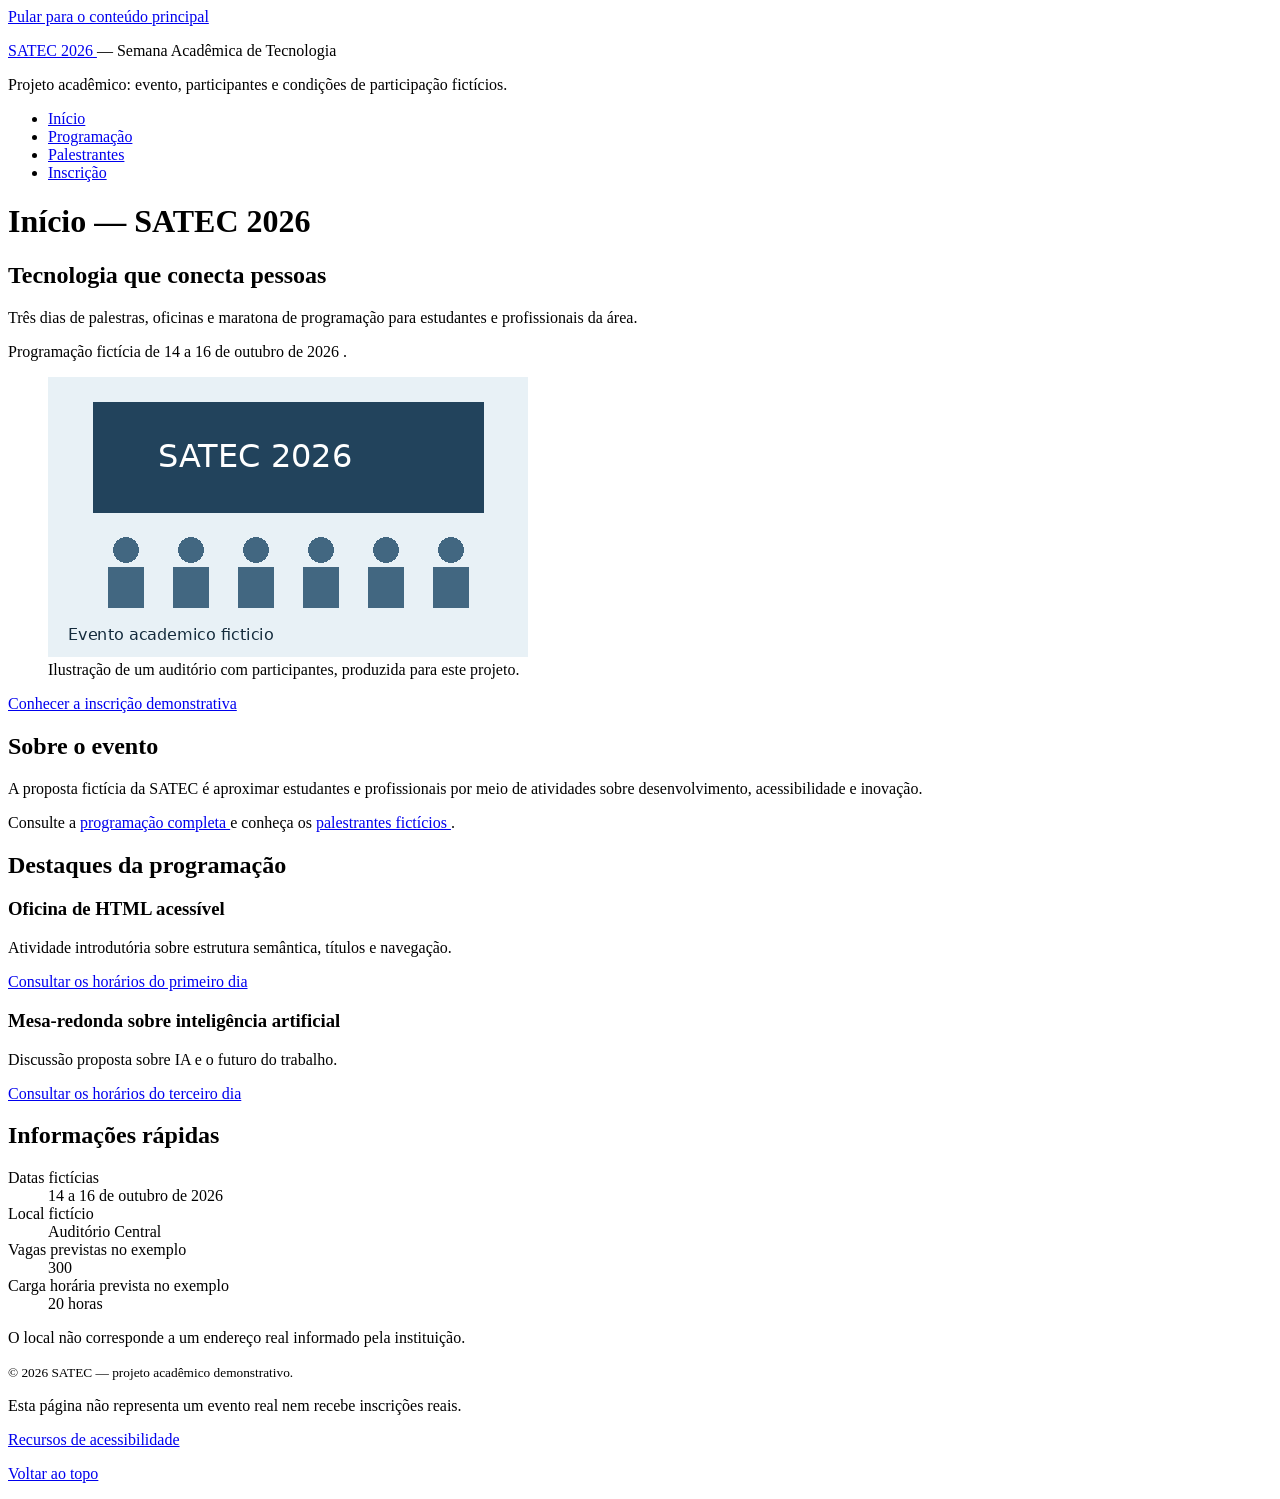
==== index.html @ 4494939f "Entrega 1: projeto SATEC em HTML" ====
<!DOCTYPE html>
<html lang="pt-BR">
 <head>
  <meta charset="utf-8"/>
  <meta content="width=device-width, initial-scale=1.0" name="viewport"/>
  <meta content="Início — SATEC 2026 — projeto acadêmico demonstrativo SATEC 2026." name="description"/>
  <title>
   Início — SATEC 2026 | SATEC 2026
  </title>
 </head>
 <body>
  <a href="#conteudo">
   Pular para o conteúdo principal
  </a>
  <!-- O cabeçalho e o menu são compartilhados; aria-current identifica a página aberta. -->
  <header id="topo">
   <p>
    <a href="index.html">
     SATEC 2026
    </a>
    — Semana Acadêmica de Tecnologia
   </p>
   <p>
    Projeto acadêmico: evento, participantes e condições de participação fictícios.
   </p>
   <nav aria-label="Navegação principal">
    <ul>
     <li>
      <a aria-current="page" href="index.html">
       Início
      </a>
     </li>
     <li>
      <a href="programacao.html">
       Programação
      </a>
     </li>
     <li>
      <a href="palestrantes.html">
       Palestrantes
      </a>
     </li>
     <li>
      <a href="inscricao.html">
       Inscrição
      </a>
     </li>
    </ul>
   </nav>
  </header>
  <!-- Um único main reúne o conteúdo exclusivo; tabindex=-1 permite receber o foco do link de salto. -->
  <main id="conteudo" tabindex="-1">
   <h1>
    Início — SATEC 2026
   </h1>
   <section aria-labelledby="apresentacao">
    <h2 id="apresentacao">
     Tecnologia que conecta pessoas
    </h2>
    <p>
     Três dias de palestras, oficinas e maratona de programação para estudantes e profissionais da área.
    </p>
    <p>
     Programação fictícia de
     <time datetime="2026-10-14">
      14
     </time>
     a
     <time datetime="2026-10-16">
      16 de outubro de 2026
     </time>
     .
    </p>
    <figure>
     <a href="programacao.html">
      <img alt="Conhecer a programação da SATEC 2026" height="280" src="img/auditorio.png" width="480"/>
     </a>
     <figcaption>
      Ilustração de um auditório com participantes, produzida para este projeto.
     </figcaption>
    </figure>
    <p>
     <a href="inscricao.html">
      Conhecer a inscrição demonstrativa
     </a>
    </p>
   </section>
   <section aria-labelledby="sobre">
    <h2 id="sobre">
     Sobre o evento
    </h2>
    <p>
     A proposta fictícia da SATEC é aproximar estudantes e profissionais por meio de atividades sobre desenvolvimento, acessibilidade e inovação.
    </p>
    <p>
     Consulte a
     <a href="programacao.html">
      programação completa
     </a>
     e conheça os
     <a href="palestrantes.html">
      palestrantes fictícios
     </a>
     .
    </p>
   </section>
   <section aria-labelledby="destaques">
    <h2 id="destaques">
     Destaques da programação
    </h2>
    <article>
     <h3>
      Oficina de HTML acessível
     </h3>
     <p>
      Atividade introdutória sobre estrutura semântica, títulos e navegação.
     </p>
     <a href="programacao.html#dia-1">
      Consultar os horários do primeiro dia
     </a>
    </article>
    <article>
     <h3>
      Mesa-redonda sobre inteligência artificial
     </h3>
     <p>
      Discussão proposta sobre IA e o futuro do trabalho.
     </p>
     <a href="programacao.html#dia-3">
      Consultar os horários do terceiro dia
     </a>
    </article>
   </section>
  </main>
  <!-- O aside contém informações complementares, sem ser usado apenas para posicionamento visual. -->
  <aside aria-labelledby="info">
   <h2 id="info">
    Informações rápidas
   </h2>
   <dl>
    <dt>
     Datas fictícias
    </dt>
    <dd>
     <time datetime="2026-10-14">
      14
     </time>
     a
     <time datetime="2026-10-16">
      16 de outubro de 2026
     </time>
    </dd>
    <dt>
     Local fictício
    </dt>
    <dd>
     Auditório Central
    </dd>
    <dt>
     Vagas previstas no exemplo
    </dt>
    <dd>
     300
    </dd>
    <dt>
     Carga horária prevista no exemplo
    </dt>
    <dd>
     20 horas
    </dd>
   </dl>
   <p>
    O local não corresponde a um endereço real informado pela instituição.
   </p>
  </aside>
  <footer>
   <p>
    <small>
     © 2026 SATEC — projeto acadêmico demonstrativo.
    </small>
   </p>
   <p>
    Esta página não representa um evento real nem recebe inscrições reais.
   </p>
   <p>
    <a href="inscricao.html#acessibilidade">
     Recursos de acessibilidade
    </a>
   </p>
   <p>
    <a href="#topo">
     Voltar ao topo
    </a>
   </p>
  </footer>
 </body>
</html>
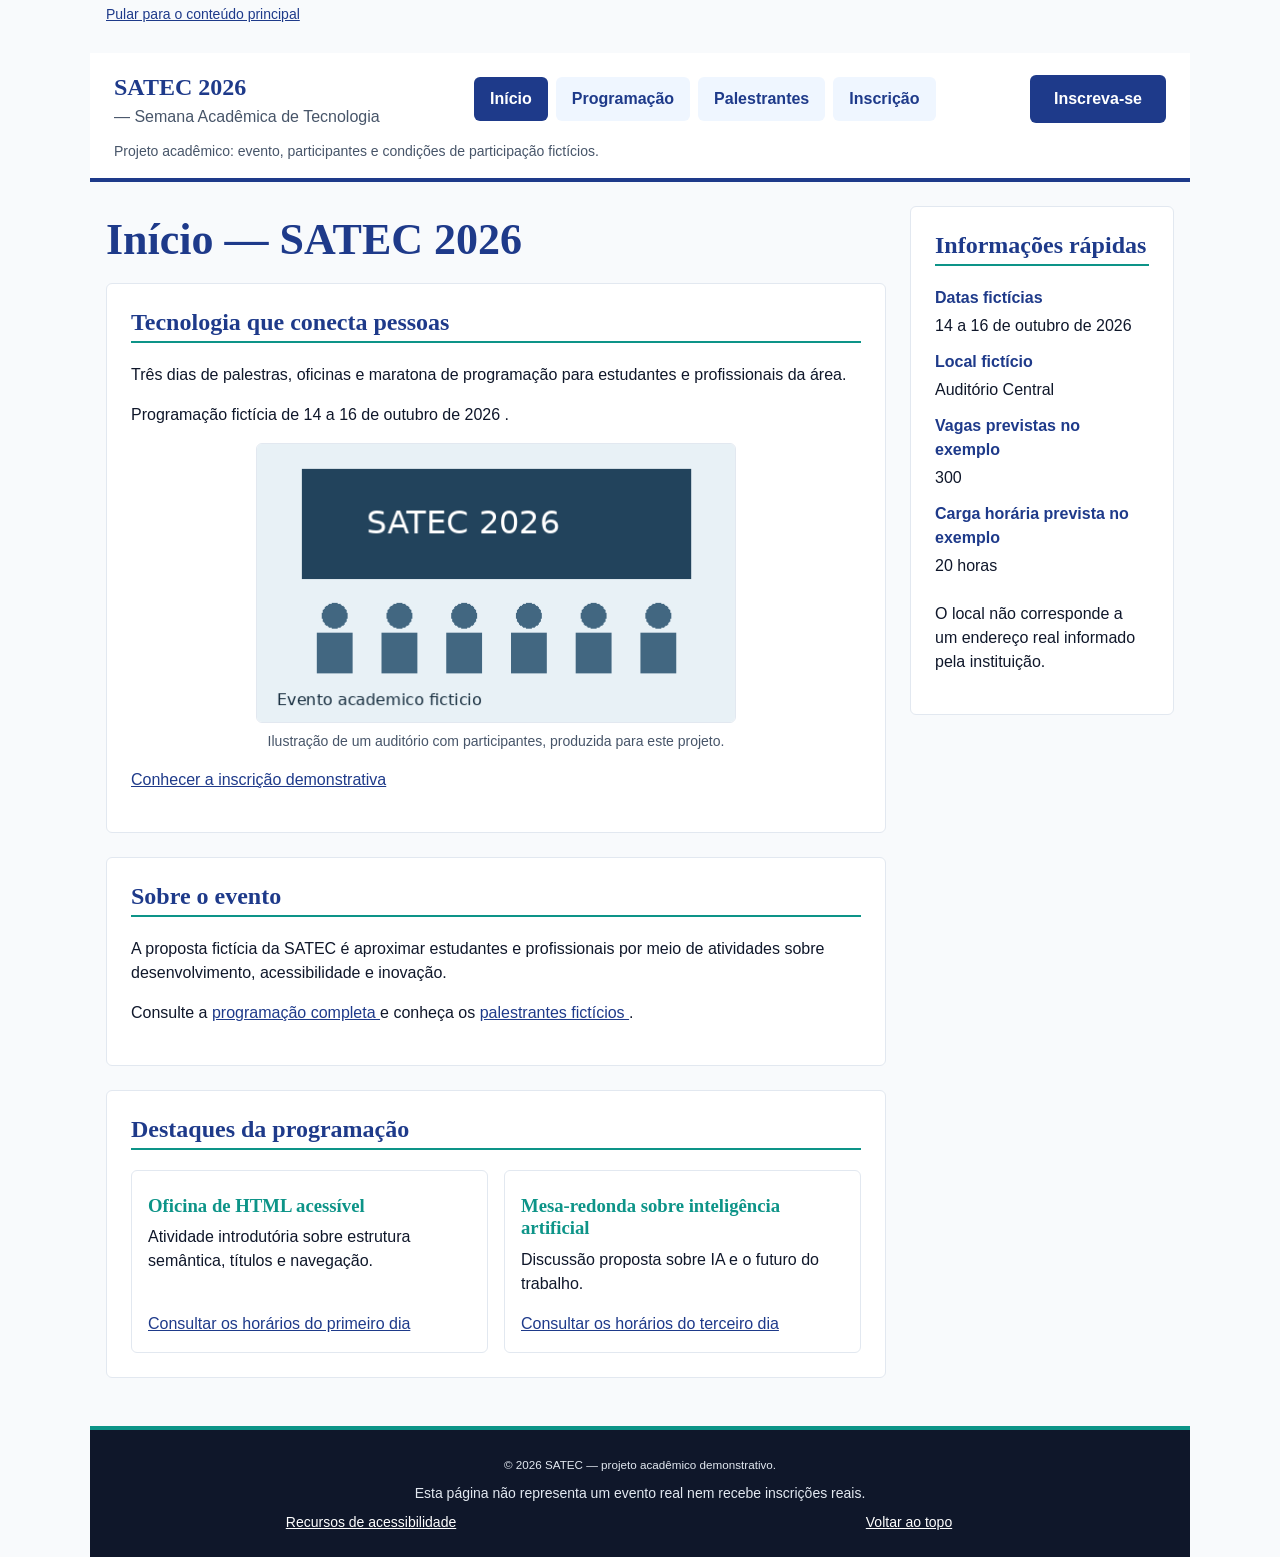
==== commit b32af3ea: "Entrega 2: estilos CSS e layout responsivo (aulas 15 a 17) Co-Authored-By: Claude Opus 5.5 <noreply@" ====
--- a/index.html
+++ b/index.html
@@ -7,20 +7,21 @@
   <title>
    Início — SATEC 2026 | SATEC 2026
   </title>
+  <link href="estilo.css" rel="stylesheet"/>
  </head>
  <body>
-  <a href="#conteudo">
+  <a class="pular" href="#conteudo">
    Pular para o conteúdo principal
   </a>
   <!-- O cabeçalho e o menu são compartilhados; aria-current identifica a página aberta. -->
   <header id="topo">
-   <p>
+   <p class="logo">
     <a href="index.html">
      SATEC 2026
     </a>
     — Semana Acadêmica de Tecnologia
    </p>
-   <p>
+   <p class="aviso">
     Projeto acadêmico: evento, participantes e condições de participação fictícios.
    </p>
    <nav aria-label="Navegação principal">
@@ -47,6 +48,10 @@
      </li>
     </ul>
    </nav>
+   <!-- Parece um botão, mas leva a outra página: por isso continua sendo um link. -->
+   <a class="botao" href="inscricao.html">
+    Inscreva-se
+   </a>
   </header>
   <!-- Um único main reúne o conteúdo exclusivo; tabindex=-1 permite receber o foco do link de salto. -->
   <main id="conteudo" tabindex="-1">
@@ -108,7 +113,9 @@
     <h2 id="destaques">
      Destaques da programação
     </h2>
-    <article>
+    <!-- A div só agrupa os cards para o Grid; não tem significado. -->
+    <div class="cards">
+    <article class="card">
      <h3>
       Oficina de HTML acessível
      </h3>
@@ -119,7 +126,7 @@
       Consultar os horários do primeiro dia
      </a>
     </article>
-    <article>
+    <article class="card">
      <h3>
       Mesa-redonda sobre inteligência artificial
      </h3>
@@ -130,6 +137,7 @@
       Consultar os horários do terceiro dia
      </a>
     </article>
+    </div>
    </section>
   </main>
   <!-- O aside contém informações complementares, sem ser usado apenas para posicionamento visual. -->
--- a/estilo.css
+++ b/estilo.css
@@ -0,0 +1,696 @@
+/* ==========================================================
+   SATEC 2026 — estilo.css (Projeto Integrador, entrega 2)
+   Baseado nas aulas 13 a 17 de Interface Web com HTML e CSS:
+   - Aulas 13/12: etapas 1 a 6  (cores, fontes, cascata)
+   - Aula 15:     etapas 7 a 12 (box model, Flexbox, Grid)
+   - Aula 16:     etapas 13 a 16 (formulário, estados, media queries)
+   - Aula 17:     etapas 17 a 22 (variáveis, modo escuro, funções
+                  modernas, nesting, :has(), container queries, movimento)
+   Estratégia: MOBILE FIRST. As regras base descrevem o celular e as
+   media queries, no FIM do arquivo, acrescentam o que muda em telas maiores.
+   ========================================================== */
+
+/* ----------------------------------------------------------
+   Etapas 17 e 18 (Aula 17): variáveis CSS e modo escuro
+   Cores nomeadas pelo PAPEL, não pela aparência.
+   light-dark(claro, escuro) escolhe pela preferência do sistema.
+   ---------------------------------------------------------- */
+:root {
+  color-scheme: light dark;
+  --cor-texto: light-dark(#0f172a, #e2e8f0);
+  --cor-texto-suave: light-dark(#475569, #94a3b8);
+  --cor-fundo: light-dark(#f8fafc, #0b1120);
+  --cor-superficie: light-dark(#ffffff, #111827);
+  --cor-borda: light-dark(#e2e8f0, #334155);
+  --cor-campo: light-dark(#64748b, #94a3b8); /* contorno dos campos: 3:1 */
+  --cor-primaria: light-dark(#1e3a8a, #93c5fd);
+  --cor-acento: light-dark(#0d9488, #5eead4);
+  --cor-zebra: light-dark(#f1f5f9, #1e293b);
+  --cor-menu: light-dark(#eff6ff, #1e293b);
+  --cor-erro: light-dark(#b91c1c, #fca5a5);
+  --cor-rodape: light-dark(#0f172a, #020617);
+  --cor-rodape-texto: #e2e8f0;
+  --cor-botao: #1e3a8a; /* igual nos dois temas: texto branco sempre legível */
+  --cor-botao-texto: #ffffff;
+  --raio: 6px;
+}
+
+/* ----------------------------------------------------------
+   Etapa 7 (Aula 15): a base de medidas
+   ---------------------------------------------------------- */
+* {
+  box-sizing: border-box; /* width já inclui padding e borda */
+}
+
+img {
+  max-width: 100%; /* nunca maior que a caixa que a contém */
+  height: auto;
+}
+
+/* ----------------------------------------------------------
+   Etapa 1: base da página (herança)
+   Etapa 12 + 15: o mapa da página com Grid (base = celular,
+   uma coluna só; a lateral sobe em 900px, no fim do arquivo)
+   ---------------------------------------------------------- */
+body {
+  margin: 0; /* remove os 8px padrão do navegador */
+  font-family: Arial, Helvetica, sans-serif;
+  color: var(--cor-texto);
+  background-color: var(--cor-fundo);
+  line-height: 1.5;
+
+  display: grid;
+  grid-template-columns: 1fr;
+  grid-template-areas:
+    "pular"
+    "topo"
+    "conteudo"
+    "lateral"
+    "rodape";
+  gap: 1.5rem;
+  max-width: 1100px;
+  margin-inline: auto; /* centraliza o bloco de 1100px */
+}
+
+/* Cada filho direto do body recebe o nome da sua área */
+.pular { grid-area: pular; }
+header { grid-area: topo; }
+main { grid-area: conteudo; }
+aside { grid-area: lateral; }
+footer { grid-area: rodape; }
+
+main {
+  padding-inline: 1rem; /* respiro lateral no celular */
+}
+
+aside {
+  margin-inline: 1rem;
+}
+
+/* Link de salto: discreto, mas visível e destacado ao receber foco */
+.pular {
+  justify-self: start;
+  padding: 0.25rem 1rem;
+  font-size: 0.875rem;
+  color: var(--cor-primaria);
+}
+
+/* O main recebe foco pelo link de salto (tabindex="-1"):
+   sem contorno no clique, mas o contorno do teclado continua. */
+main:focus:not(:focus-visible) {
+  outline: none;
+}
+
+/* ----------------------------------------------------------
+   Etapa 2: títulos (agrupamento)
+   Etapa 19 (Aula 17): clamp() e text-wrap
+   ---------------------------------------------------------- */
+h1,
+h2,
+h3 {
+  font-family: Georgia, 'Times New Roman', serif;
+  color: var(--cor-primaria);
+  line-height: 1.2;
+}
+
+h1,
+h2 {
+  text-wrap: balance; /* linhas equilibradas, sem palavra sozinha */
+}
+
+h1 {
+  /* cresce com a tela, sem media query: mínimo, ideal, máximo */
+  font-size: clamp(1.75rem, 1.2rem + 2.5vw, 2.75rem);
+  margin-block: 0.5rem 1rem;
+}
+
+/* Etapa 6: cascata (mesmo seletor: vence o que vem por último) */
+h2 {
+  border-bottom: 2px solid var(--cor-borda);
+  padding-bottom: 0.25rem;
+}
+
+h2 {
+  border-bottom-color: var(--cor-acento);
+}
+
+/* ----------------------------------------------------------
+   Etapas 3, 9 e 16: cabeçalho e menu
+   Grid fora (cada parte tem lugar fixo), Flexbox dentro (menu).
+   ---------------------------------------------------------- */
+header {
+  background-color: var(--cor-superficie);
+  border-bottom: 4px solid var(--cor-primaria);
+  padding: 1rem;
+
+  display: grid;
+  grid-template-columns: 1fr auto;
+  grid-template-areas:
+    "logo   botao"
+    "slogan slogan"
+    "menu   menu";
+  align-items: center;
+  gap: 0.75rem 1rem;
+}
+
+header p {
+  margin: 0;
+}
+
+.logo {
+  grid-area: logo;
+  display: flex;
+  flex-wrap: wrap;
+  align-items: baseline; /* nome e subtítulo na mesma linha de base */
+  gap: 0.25rem 0.5rem;
+  color: var(--cor-texto-suave);
+
+  & a {
+    font-family: Georgia, 'Times New Roman', serif;
+    font-size: 1.5rem;
+    font-weight: bold;
+    color: var(--cor-primaria);
+    text-decoration: none;
+  }
+}
+
+.aviso {
+  grid-area: slogan;
+  font-size: 0.875rem;
+  color: var(--cor-texto-suave);
+}
+
+header nav {
+  grid-area: menu;
+}
+
+header .botao {
+  grid-area: botao;
+}
+
+/* Etapa 9: menus em Flexbox (no ul, o filho direto do nav) */
+nav ul {
+  display: flex;
+  flex-wrap: wrap;
+  gap: 0.5rem;
+  list-style: none; /* continua sendo lista para o leitor de tela */
+  margin: 0;
+  padding: 0;
+}
+
+/* "header nav a" e não "nav a": não muda o menu Dia 1 | Dia 2 | Dia 3 */
+header nav li {
+  flex-grow: 1; /* no celular, cada linha do menu fica cheia */
+}
+
+header nav a {
+  display: flex;
+  align-items: center;
+  justify-content: center;
+  min-height: 2.75rem; /* 44px: área de toque confortável */
+  padding: 0.5rem 1rem;
+  border-radius: var(--raio);
+  background-color: var(--cor-menu);
+  color: var(--cor-primaria);
+  font-weight: bold;
+  text-decoration: none;
+
+  &:hover {
+    text-decoration: underline;
+  }
+
+  /* página atual: o aria-current do HTML vira estilo */
+  &[aria-current="page"] {
+    background-color: var(--cor-botao);
+    color: var(--cor-botao-texto);
+  }
+}
+
+/* ----------------------------------------------------------
+   Etapa 8: link com cara de botão (continua sendo <a>)
+   ---------------------------------------------------------- */
+.botao,
+form button {
+  display: inline-block;
+  padding: 0.75rem 1.5rem;
+  border: 0;
+  border-radius: var(--raio);
+  background-color: var(--cor-botao);
+  color: var(--cor-botao-texto);
+  font-weight: bold;
+  text-decoration: none;
+  cursor: pointer;
+}
+
+/* Etapa 19: hover 15% mais escuro, derivado do token */
+.botao:hover,
+form button:hover {
+  background-color: color-mix(in oklch, var(--cor-botao), black 15%);
+}
+
+/* ----------------------------------------------------------
+   Etapa 14 (Aula 16): foco visível só para o teclado
+   Nunca "outline: none" sem outro indicador no lugar.
+   ---------------------------------------------------------- */
+:focus-visible {
+  outline: 3px solid var(--cor-acento);
+  outline-offset: 2px;
+}
+
+/* ----------------------------------------------------------
+   Links e seções do conteúdo (box model)
+   ---------------------------------------------------------- */
+a {
+  color: var(--cor-primaria);
+}
+
+main section,
+aside {
+  padding: 1.5rem;
+  margin-bottom: 1.5rem;
+  background-color: var(--cor-superficie);
+  border: 1px solid var(--cor-borda);
+  border-radius: var(--raio);
+}
+
+main section h2,
+aside h2 {
+  margin-top: 0;
+}
+
+/* Seções dentro de seções (dias da programação) não repetem a caixa */
+main section section {
+  padding: 0;
+  margin-bottom: 2rem;
+  border: 0;
+}
+
+li::marker {
+  color: var(--cor-acento);
+}
+
+::selection {
+  background-color: #ccfbf1;
+  color: #0f172a;
+}
+
+/* Imagem de destaque centralizada (margin auto só centraliza blocos) */
+figure {
+  margin: 1rem 0;
+
+  & img {
+    display: block;
+    margin-inline: auto;
+    border-radius: var(--raio);
+    border: 1px solid var(--cor-borda);
+  }
+}
+
+figcaption {
+  margin-top: 0.5rem;
+  font-size: 0.875rem;
+  color: var(--cor-texto-suave);
+  text-align: center;
+}
+
+/* ----------------------------------------------------------
+   Etapas 4, 10 e 11: cards (Grid na grade, Flexbox dentro)
+   ---------------------------------------------------------- */
+.cards {
+  display: grid;
+  /* quantas colunas couberem, cada uma com no mínimo 220px:
+     se adapta à janela sem media query */
+  grid-template-columns: repeat(auto-fit, minmax(220px, 1fr));
+  gap: 1rem;
+}
+
+.card {
+  display: flex;
+  flex-direction: column;
+  padding: 1rem;
+  background-color: var(--cor-superficie);
+  border: 1px solid var(--cor-borda);
+  border-radius: var(--raio);
+
+  & h3 {
+    margin: 0.5rem 0;
+    color: var(--cor-acento); /* etapa 6: classe + elemento vence "h1, h2, h3" */
+  }
+
+  & p {
+    margin: 0 0 0.5rem;
+  }
+
+  & img {
+    border-radius: var(--raio);
+  }
+
+  /* o link vai para o fim do card: todos alinhados na mesma altura */
+  & > a {
+    margin-top: auto;
+    padding-top: 0.5rem;
+  }
+
+  /* Etapa 20 (Aula 17): :has(), o seletor "que contém" */
+  &:has(a:focus-visible) {
+    border-color: var(--cor-acento);
+  }
+}
+
+.palestrante {
+  align-items: center; /* em column, centraliza na horizontal */
+  text-align: center;
+
+  & .nota {
+    margin-top: auto;
+    font-size: 0.875rem;
+    color: var(--cor-texto-suave);
+  }
+}
+
+/* ----------------------------------------------------------
+   Tabelas da programação
+   ---------------------------------------------------------- */
+table {
+  width: 100%;
+  border-collapse: collapse;
+}
+
+caption {
+  padding-bottom: 0.5rem;
+  font-weight: bold;
+  text-align: left;
+  color: var(--cor-texto-suave);
+}
+
+th,
+td {
+  padding: 0.5rem;
+  border-bottom: 1px solid var(--cor-borda);
+  text-align: left;
+  vertical-align: top;
+}
+
+thead th {
+  background-color: var(--cor-botao);
+  color: var(--cor-botao-texto);
+}
+
+tbody th {
+  white-space: nowrap; /* horário não quebra */
+}
+
+tbody tr:nth-child(even) {
+  background-color: var(--cor-zebra);
+}
+
+/* Menu "Dia 1 | Dia 2 | Dia 3": mesmo Flexbox, outro visual */
+main nav {
+  margin-bottom: 1.5rem;
+
+  & a {
+    display: inline-block;
+    padding: 0.5rem 1rem;
+    border: 2px solid var(--cor-acento);
+    border-radius: 999px;
+    font-weight: bold;
+    text-decoration: none;
+  }
+}
+
+/* ----------------------------------------------------------
+   Etapas 13 e 14 (Aula 16): formulário
+   Rótulo acima do campo: funciona em qualquer largura.
+   ---------------------------------------------------------- */
+form {
+  display: grid;
+  gap: 1rem;
+}
+
+fieldset {
+  display: grid;
+  gap: 1rem;
+  margin: 0;
+  padding: 1rem;
+  border: 1px solid var(--cor-borda);
+  border-radius: var(--raio);
+}
+
+legend {
+  padding-inline: 0.5rem;
+  font-weight: bold;
+  color: var(--cor-primaria);
+}
+
+.campo {
+  display: grid;
+  align-content: start; /* campo não estica quando o vizinho tem dica */
+  gap: 0.375rem;
+
+  /* Etapa 20: o label muda de cor conforme o estado do campo */
+  &:has(:focus-visible) label {
+    color: var(--cor-acento);
+  }
+
+  &:has(:user-invalid) label {
+    color: var(--cor-erro);
+  }
+}
+
+label {
+  font-weight: bold;
+}
+
+/* input, select e button não herdam a fonte do body sozinhos */
+input,
+select,
+button {
+  font: inherit;
+}
+
+/* :not() deixa o checkbox de fora do width: 100% */
+input:not([type="checkbox"]),
+select {
+  width: 100%;
+  min-height: 2.75rem;
+  padding: 0.5rem 0.75rem;
+  border: 1px solid var(--cor-campo);
+  border-radius: var(--raio);
+  background-color: var(--cor-superficie);
+  color: var(--cor-texto);
+}
+
+/* Erro só depois que o usuário interagiu (e não :invalid) */
+input:user-invalid,
+select:user-invalid {
+  border-color: var(--cor-erro);
+  border-width: 2px;
+}
+
+.dica {
+  margin: 0;
+  font-size: 0.875rem;
+  color: var(--cor-texto-suave);
+}
+
+.aceite {
+  display: flex;
+  align-items: center;
+  gap: 0.5rem;
+
+  & input {
+    width: 1.25rem;
+    height: 1.25rem;
+    accent-color: var(--cor-botao); /* cor do checkbox marcado */
+  }
+
+  & input:checked + label {
+    color: var(--cor-acento);
+  }
+}
+
+form button {
+  justify-self: start;
+  min-height: 2.75rem;
+}
+
+/* Etapa 20: botão mais claro enquanto há campo inválido */
+form:has(:invalid) button {
+  opacity: 0.7;
+}
+
+/* ----------------------------------------------------------
+   Perguntas frequentes (details/summary)
+   ---------------------------------------------------------- */
+details {
+  margin-bottom: 0.75rem;
+  padding: 0.75rem 1rem;
+  border: 1px solid var(--cor-borda);
+  border-radius: var(--raio);
+
+  &[open] {
+    border-color: var(--cor-acento);
+  }
+}
+
+summary {
+  font-weight: bold;
+  color: var(--cor-primaria);
+  cursor: pointer;
+
+  &:hover {
+    text-decoration: underline;
+  }
+}
+
+/* ----------------------------------------------------------
+   Lateral (aside) — Etapa 21 (Aula 17): container query
+   A lista dt/dd olha a largura do aside, não a da tela:
+   no celular o aside é largo (lado a lado); na lateral de
+   280px do desktop, termo e valor ficam empilhados.
+   ---------------------------------------------------------- */
+aside {
+  container: lateral / inline-size;
+}
+
+dl {
+  display: grid;
+  gap: 0.25rem 1rem;
+  margin: 0 0 1rem;
+}
+
+dt {
+  font-weight: bold;
+  color: var(--cor-primaria);
+}
+
+dd {
+  margin: 0 0 0.5rem;
+}
+
+@container lateral (min-width: 30rem) {
+  dl {
+    grid-template-columns: auto 1fr;
+  }
+
+  dd {
+    margin: 0;
+  }
+}
+
+/* ----------------------------------------------------------
+   Etapa 5: rodapé
+   ---------------------------------------------------------- */
+footer {
+  padding: 1.5rem 1rem;
+  background-color: var(--cor-rodape);
+  border-top: 4px solid var(--cor-acento);
+  color: var(--cor-rodape-texto);
+  font-size: 0.875rem;
+  text-align: center;
+
+  display: grid;
+  gap: 0.5rem;
+
+  & p {
+    margin: 0;
+  }
+
+  & a {
+    color: #ffffff;
+  }
+}
+
+/* ==========================================================
+   Etapas 15 e 16 (Aula 16): MEDIA QUERIES (mobile first)
+   Ficam no fim: a regra que vem depois vence.
+   ========================================================== */
+
+/* A partir de 600px */
+@media (min-width: 600px) {
+  /* menu numa linha só, sem esticar os itens */
+  header nav li {
+    flex-grow: 0;
+  }
+
+  /* dois campos por linha no formulário */
+  fieldset {
+    grid-template-columns: repeat(2, 1fr);
+  }
+
+  legend {
+    grid-column: 1 / -1;
+  }
+
+  /* Prática da aula 16: rodapé em duas colunas */
+  footer {
+    grid-template-columns: repeat(2, 1fr);
+
+    & p:nth-child(-n + 2) {
+      grid-column: 1 / -1; /* direitos e aviso na linha inteira */
+    }
+  }
+}
+
+/* A partir de 900px: o aside sobe para a lateral */
+@media (min-width: 900px) {
+  body {
+    grid-template-columns: 1fr 280px;
+    grid-template-areas:
+      "pular pular"
+      "topo topo"
+      "conteudo lateral"
+      "rodape rodape";
+  }
+
+  main {
+    padding-inline: 1rem 0;
+  }
+
+  aside {
+    align-self: start; /* não estica até a altura do main */
+    margin-inline: 0 1rem;
+  }
+
+  /* logo, menu e botão lado a lado no cabeçalho */
+  header {
+    grid-template-columns: auto 1fr auto;
+    grid-template-areas:
+      "logo   menu   botao"
+      "slogan slogan slogan";
+    padding-inline: 1.5rem;
+  }
+
+  /* nome em cima, subtítulo embaixo: sobra espaço para o menu */
+  .logo {
+    flex-direction: column;
+    gap: 0;
+  }
+
+  header nav ul {
+    justify-content: center;
+  }
+}
+
+/* ==========================================================
+   Etapa 22 (Aula 17): movimento com responsabilidade
+   Só anima para quem NÃO pediu menos movimento no sistema.
+   ========================================================== */
+@media (prefers-reduced-motion: no-preference) {
+  html {
+    scroll-behavior: smooth;
+  }
+
+  .card {
+    transition: transform 0.2s ease, box-shadow 0.2s ease;
+
+    &:hover {
+      transform: translateY(-4px);
+      box-shadow: 0 6px 16px rgb(15 23 42 / 0.15);
+    }
+  }
+
+  @view-transition {
+    navigation: auto; /* troca suave entre páginas (Firefox: só troca) */
+  }
+}
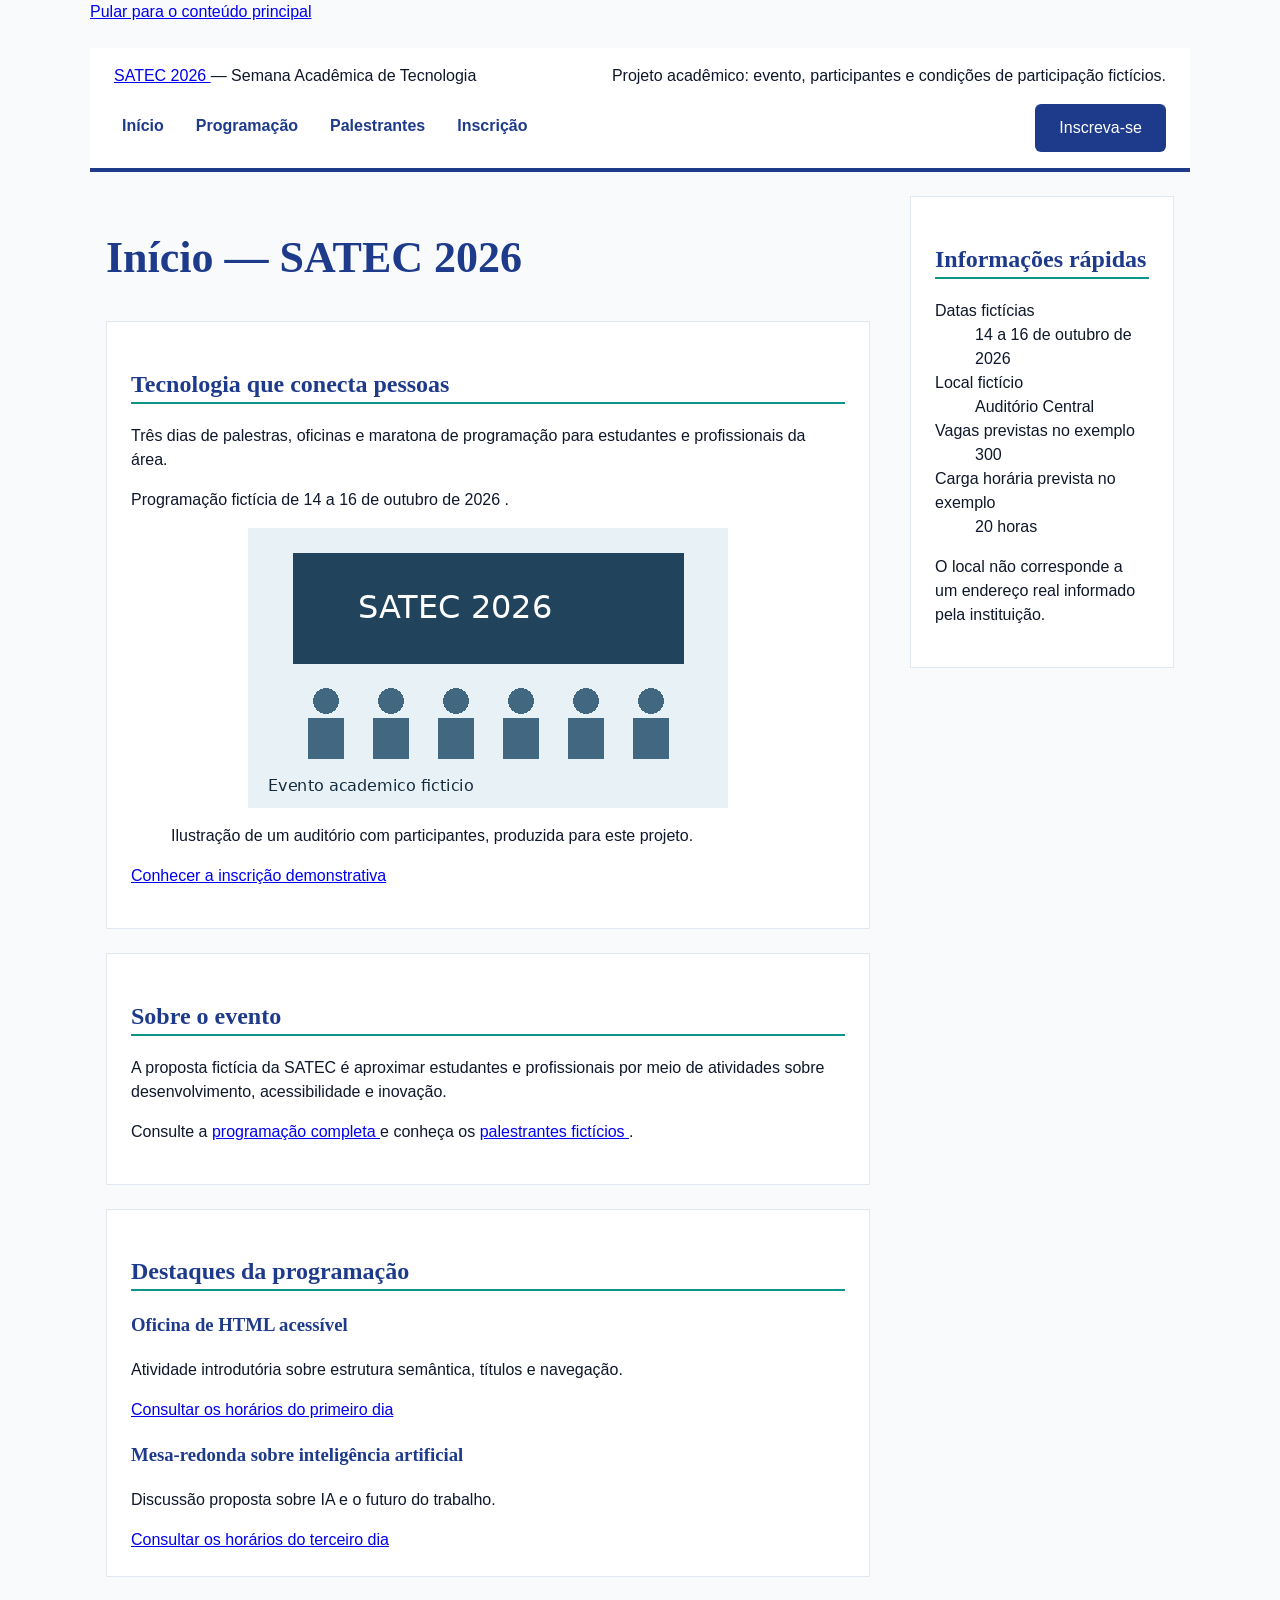
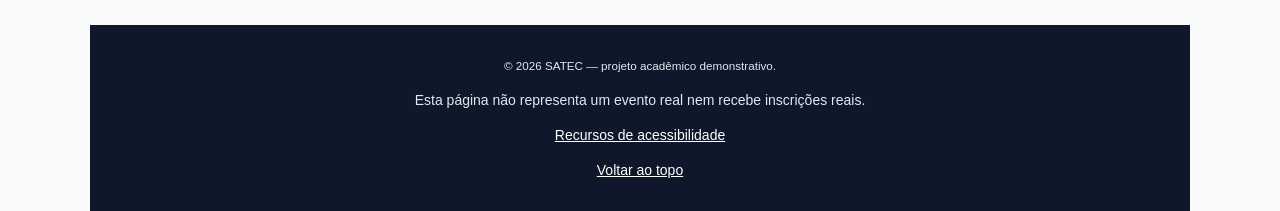
==== commit ba869735: "Entrega 2: CSS simplificado conforme as aulas 15 a 17 Co-Authored-By: Claude Opus 5.5 <noreply@anthr" ====
--- a/index.html
+++ b/index.html
@@ -15,13 +15,13 @@
   </a>
   <!-- O cabeçalho e o menu são compartilhados; aria-current identifica a página aberta. -->
   <header id="topo">
-   <p class="logo">
+   <p>
     <a href="index.html">
      SATEC 2026
     </a>
     — Semana Acadêmica de Tecnologia
    </p>
-   <p class="aviso">
+   <p>
     Projeto acadêmico: evento, participantes e condições de participação fictícios.
    </p>
    <nav aria-label="Navegação principal">
@@ -48,7 +48,6 @@
      </li>
     </ul>
    </nav>
-   <!-- Parece um botão, mas leva a outra página: por isso continua sendo um link. -->
    <a class="botao" href="inscricao.html">
     Inscreva-se
    </a>
@@ -113,9 +112,7 @@
     <h2 id="destaques">
      Destaques da programação
     </h2>
-    <!-- A div só agrupa os cards para o Grid; não tem significado. -->
-    <div class="cards">
-    <article class="card">
+    <article>
      <h3>
       Oficina de HTML acessível
      </h3>
@@ -126,7 +123,7 @@
       Consultar os horários do primeiro dia
      </a>
     </article>
-    <article class="card">
+    <article>
      <h3>
       Mesa-redonda sobre inteligência artificial
      </h3>
@@ -137,7 +134,6 @@
       Consultar os horários do terceiro dia
      </a>
     </article>
-    </div>
    </section>
   </main>
   <!-- O aside contém informações complementares, sem ser usado apenas para posicionamento visual. -->
--- a/estilo.css
+++ b/estilo.css
@@ -1,66 +1,25 @@
-/* ==========================================================
-   SATEC 2026 — estilo.css (Projeto Integrador, entrega 2)
-   Baseado nas aulas 13 a 17 de Interface Web com HTML e CSS:
-   - Aulas 13/12: etapas 1 a 6  (cores, fontes, cascata)
-   - Aula 15:     etapas 7 a 12 (box model, Flexbox, Grid)
-   - Aula 16:     etapas 13 a 16 (formulário, estados, media queries)
-   - Aula 17:     etapas 17 a 22 (variáveis, modo escuro, funções
-                  modernas, nesting, :has(), container queries, movimento)
-   Estratégia: MOBILE FIRST. As regras base descrevem o celular e as
-   media queries, no FIM do arquivo, acrescentam o que muda em telas maiores.
-   ========================================================== */
-
-/* ----------------------------------------------------------
-   Etapas 17 e 18 (Aula 17): variáveis CSS e modo escuro
-   Cores nomeadas pelo PAPEL, não pela aparência.
-   light-dark(claro, escuro) escolhe pela preferência do sistema.
-   ---------------------------------------------------------- */
 :root {
-  color-scheme: light dark;
-  --cor-texto: light-dark(#0f172a, #e2e8f0);
-  --cor-texto-suave: light-dark(#475569, #94a3b8);
-  --cor-fundo: light-dark(#f8fafc, #0b1120);
-  --cor-superficie: light-dark(#ffffff, #111827);
-  --cor-borda: light-dark(#e2e8f0, #334155);
-  --cor-campo: light-dark(#64748b, #94a3b8); /* contorno dos campos: 3:1 */
-  --cor-primaria: light-dark(#1e3a8a, #93c5fd);
-  --cor-acento: light-dark(#0d9488, #5eead4);
-  --cor-zebra: light-dark(#f1f5f9, #1e293b);
-  --cor-menu: light-dark(#eff6ff, #1e293b);
-  --cor-erro: light-dark(#b91c1c, #fca5a5);
-  --cor-rodape: light-dark(#0f172a, #020617);
-  --cor-rodape-texto: #e2e8f0;
-  --cor-botao: #1e3a8a; /* igual nos dois temas: texto branco sempre legível */
-  --cor-botao-texto: #ffffff;
+  --cor-texto: #0f172a;
+  --cor-fundo: #f8fafc;
+  --cor-superficie: #ffffff;
+  --cor-borda: #e2e8f0;
+  --cor-primaria: #1e3a8a;
+  --cor-acento: #0d9488;
+  --cor-erro: #b91c1c;
   --raio: 6px;
 }
 
-/* ----------------------------------------------------------
-   Etapa 7 (Aula 15): a base de medidas
-   ---------------------------------------------------------- */
 * {
-  box-sizing: border-box; /* width já inclui padding e borda */
-}
-
-img {
-  max-width: 100%; /* nunca maior que a caixa que a contém */
-  height: auto;
-}
-
-/* ----------------------------------------------------------
-   Etapa 1: base da página (herança)
-   Etapa 12 + 15: o mapa da página com Grid (base = celular,
-   uma coluna só; a lateral sobe em 900px, no fim do arquivo)
-   ---------------------------------------------------------- */
+  box-sizing: border-box;
+}
+
 body {
-  margin: 0; /* remove os 8px padrão do navegador */
+  margin: 0;
   font-family: Arial, Helvetica, sans-serif;
   color: var(--cor-texto);
   background-color: var(--cor-fundo);
   line-height: 1.5;
-
-  display: grid;
-  grid-template-columns: 1fr;
+  display: grid;
   grid-template-areas:
     "pular"
     "topo"
@@ -69,199 +28,92 @@
     "rodape";
   gap: 1.5rem;
   max-width: 1100px;
-  margin-inline: auto; /* centraliza o bloco de 1100px */
-}
-
-/* Cada filho direto do body recebe o nome da sua área */
+  margin: 0 auto;
+}
+
 .pular { grid-area: pular; }
 header { grid-area: topo; }
 main { grid-area: conteudo; }
 aside { grid-area: lateral; }
 footer { grid-area: rodape; }
 
-main {
-  padding-inline: 1rem; /* respiro lateral no celular */
-}
-
+main,
 aside {
-  margin-inline: 1rem;
-}
-
-/* Link de salto: discreto, mas visível e destacado ao receber foco */
-.pular {
-  justify-self: start;
-  padding: 0.25rem 1rem;
-  font-size: 0.875rem;
-  color: var(--cor-primaria);
-}
-
-/* O main recebe foco pelo link de salto (tabindex="-1"):
-   sem contorno no clique, mas o contorno do teclado continua. */
-main:focus:not(:focus-visible) {
-  outline: none;
-}
-
-/* ----------------------------------------------------------
-   Etapa 2: títulos (agrupamento)
-   Etapa 19 (Aula 17): clamp() e text-wrap
-   ---------------------------------------------------------- */
+  margin: 0 1rem;
+}
+
+img {
+  max-width: 100%;
+  height: auto;
+}
+
 h1,
 h2,
 h3 {
   font-family: Georgia, 'Times New Roman', serif;
   color: var(--cor-primaria);
-  line-height: 1.2;
-}
-
-h1,
-h2 {
-  text-wrap: balance; /* linhas equilibradas, sem palavra sozinha */
 }
 
 h1 {
-  /* cresce com a tela, sem media query: mínimo, ideal, máximo */
   font-size: clamp(1.75rem, 1.2rem + 2.5vw, 2.75rem);
-  margin-block: 0.5rem 1rem;
-}
-
-/* Etapa 6: cascata (mesmo seletor: vence o que vem por último) */
+}
+
 h2 {
   border-bottom: 2px solid var(--cor-borda);
-  padding-bottom: 0.25rem;
 }
 
 h2 {
   border-bottom-color: var(--cor-acento);
 }
 
-/* ----------------------------------------------------------
-   Etapas 3, 9 e 16: cabeçalho e menu
-   Grid fora (cada parte tem lugar fixo), Flexbox dentro (menu).
-   ---------------------------------------------------------- */
 header {
   background-color: var(--cor-superficie);
   border-bottom: 4px solid var(--cor-primaria);
-  padding: 1rem;
-
-  display: grid;
-  grid-template-columns: 1fr auto;
-  grid-template-areas:
-    "logo   botao"
-    "slogan slogan"
-    "menu   menu";
-  align-items: center;
-  gap: 0.75rem 1rem;
-}
-
-header p {
-  margin: 0;
-}
-
-.logo {
-  grid-area: logo;
   display: flex;
   flex-wrap: wrap;
-  align-items: baseline; /* nome e subtítulo na mesma linha de base */
-  gap: 0.25rem 0.5rem;
-  color: var(--cor-texto-suave);
-
-  & a {
-    font-family: Georgia, 'Times New Roman', serif;
-    font-size: 1.5rem;
-    font-weight: bold;
-    color: var(--cor-primaria);
-    text-decoration: none;
-  }
-}
-
-.aviso {
-  grid-area: slogan;
-  font-size: 0.875rem;
-  color: var(--cor-texto-suave);
-}
-
-header nav {
-  grid-area: menu;
-}
-
-header .botao {
-  grid-area: botao;
-}
-
-/* Etapa 9: menus em Flexbox (no ul, o filho direto do nav) */
+  justify-content: space-between;
+  align-items: center;
+  gap: 1rem;
+  padding: 1rem 1.5rem;
+}
+
+header p {
+  margin: 0;
+}
+
+nav a {
+  color: var(--cor-primaria);
+  font-weight: bold;
+  text-decoration: none;
+}
+
 nav ul {
   display: flex;
   flex-wrap: wrap;
-  gap: 0.5rem;
-  list-style: none; /* continua sendo lista para o leitor de tela */
+  gap: 1rem;
+  list-style: none;
   margin: 0;
   padding: 0;
 }
 
-/* "header nav a" e não "nav a": não muda o menu Dia 1 | Dia 2 | Dia 3 */
 header nav li {
-  flex-grow: 1; /* no celular, cada linha do menu fica cheia */
+  flex-grow: 1;
 }
 
 header nav a {
-  display: flex;
-  align-items: center;
-  justify-content: center;
-  min-height: 2.75rem; /* 44px: área de toque confortável */
-  padding: 0.5rem 1rem;
-  border-radius: var(--raio);
-  background-color: var(--cor-menu);
-  color: var(--cor-primaria);
-  font-weight: bold;
-  text-decoration: none;
-
-  &:hover {
-    text-decoration: underline;
-  }
-
-  /* página atual: o aria-current do HTML vira estilo */
-  &[aria-current="page"] {
-    background-color: var(--cor-botao);
-    color: var(--cor-botao-texto);
-  }
-}
-
-/* ----------------------------------------------------------
-   Etapa 8: link com cara de botão (continua sendo <a>)
-   ---------------------------------------------------------- */
-.botao,
-form button {
+  display: block;
+  min-height: 2.75rem;
+  padding: 0.5rem;
+  text-align: center;
+}
+
+.botao {
   display: inline-block;
   padding: 0.75rem 1.5rem;
-  border: 0;
+  background-color: var(--cor-primaria);
+  color: #ffffff;
+  text-decoration: none;
   border-radius: var(--raio);
-  background-color: var(--cor-botao);
-  color: var(--cor-botao-texto);
-  font-weight: bold;
-  text-decoration: none;
-  cursor: pointer;
-}
-
-/* Etapa 19: hover 15% mais escuro, derivado do token */
-.botao:hover,
-form button:hover {
-  background-color: color-mix(in oklch, var(--cor-botao), black 15%);
-}
-
-/* ----------------------------------------------------------
-   Etapa 14 (Aula 16): foco visível só para o teclado
-   Nunca "outline: none" sem outro indicador no lugar.
-   ---------------------------------------------------------- */
-:focus-visible {
-  outline: 3px solid var(--cor-acento);
-  outline-offset: 2px;
-}
-
-/* ----------------------------------------------------------
-   Links e seções do conteúdo (box model)
-   ---------------------------------------------------------- */
-a {
-  color: var(--cor-primaria);
 }
 
 main section,
@@ -270,117 +122,22 @@
   margin-bottom: 1.5rem;
   background-color: var(--cor-superficie);
   border: 1px solid var(--cor-borda);
-  border-radius: var(--raio);
-}
-
-main section h2,
-aside h2 {
-  margin-top: 0;
-}
-
-/* Seções dentro de seções (dias da programação) não repetem a caixa */
+}
+
 main section section {
   padding: 0;
-  margin-bottom: 2rem;
   border: 0;
 }
 
-li::marker {
-  color: var(--cor-acento);
-}
-
-::selection {
-  background-color: #ccfbf1;
-  color: #0f172a;
-}
-
-/* Imagem de destaque centralizada (margin auto só centraliza blocos) */
-figure {
-  margin: 1rem 0;
-
-  & img {
-    display: block;
-    margin-inline: auto;
-    border-radius: var(--raio);
-    border: 1px solid var(--cor-borda);
-  }
-}
-
-figcaption {
-  margin-top: 0.5rem;
-  font-size: 0.875rem;
-  color: var(--cor-texto-suave);
-  text-align: center;
-}
-
-/* ----------------------------------------------------------
-   Etapas 4, 10 e 11: cards (Grid na grade, Flexbox dentro)
-   ---------------------------------------------------------- */
-.cards {
-  display: grid;
-  /* quantas colunas couberem, cada uma com no mínimo 220px:
-     se adapta à janela sem media query */
-  grid-template-columns: repeat(auto-fit, minmax(220px, 1fr));
-  gap: 1rem;
-}
-
-.card {
-  display: flex;
-  flex-direction: column;
-  padding: 1rem;
-  background-color: var(--cor-superficie);
-  border: 1px solid var(--cor-borda);
-  border-radius: var(--raio);
-
-  & h3 {
-    margin: 0.5rem 0;
-    color: var(--cor-acento); /* etapa 6: classe + elemento vence "h1, h2, h3" */
-  }
-
-  & p {
-    margin: 0 0 0.5rem;
-  }
-
-  & img {
-    border-radius: var(--raio);
-  }
-
-  /* o link vai para o fim do card: todos alinhados na mesma altura */
-  & > a {
-    margin-top: auto;
-    padding-top: 0.5rem;
-  }
-
-  /* Etapa 20 (Aula 17): :has(), o seletor "que contém" */
-  &:has(a:focus-visible) {
-    border-color: var(--cor-acento);
-  }
-}
-
-.palestrante {
-  align-items: center; /* em column, centraliza na horizontal */
-  text-align: center;
-
-  & .nota {
-    margin-top: auto;
-    font-size: 0.875rem;
-    color: var(--cor-texto-suave);
-  }
-}
-
-/* ----------------------------------------------------------
-   Tabelas da programação
-   ---------------------------------------------------------- */
+main section img {
+  display: block;
+  margin: 1rem auto;
+}
+
 table {
   width: 100%;
   border-collapse: collapse;
-}
-
-caption {
-  padding-bottom: 0.5rem;
-  font-weight: bold;
-  text-align: left;
-  color: var(--cor-texto-suave);
+  margin-bottom: 1.5rem;
 }
 
 th,
@@ -388,40 +145,36 @@
   padding: 0.5rem;
   border-bottom: 1px solid var(--cor-borda);
   text-align: left;
-  vertical-align: top;
-}
-
-thead th {
-  background-color: var(--cor-botao);
-  color: var(--cor-botao-texto);
-}
-
-tbody th {
-  white-space: nowrap; /* horário não quebra */
 }
 
 tbody tr:nth-child(even) {
-  background-color: var(--cor-zebra);
-}
-
-/* Menu "Dia 1 | Dia 2 | Dia 3": mesmo Flexbox, outro visual */
-main nav {
-  margin-bottom: 1.5rem;
-
-  & a {
-    display: inline-block;
-    padding: 0.5rem 1rem;
-    border: 2px solid var(--cor-acento);
-    border-radius: 999px;
-    font-weight: bold;
-    text-decoration: none;
-  }
-}
-
-/* ----------------------------------------------------------
-   Etapas 13 e 14 (Aula 16): formulário
-   Rótulo acima do campo: funciona em qualquer largura.
-   ---------------------------------------------------------- */
+  background-color: #f1f5f9;
+}
+
+.cards {
+  display: grid;
+  grid-template-columns: repeat(auto-fit, minmax(220px, 1fr));
+  gap: 1rem;
+}
+
+.palestrante {
+  background-color: var(--cor-superficie);
+  border: 1px solid var(--cor-borda);
+  padding: 1rem;
+  display: flex;
+  flex-direction: column;
+  align-items: center;
+  text-align: center;
+}
+
+.palestrante h3 {
+  color: var(--cor-acento);
+}
+
+.palestrante img {
+  margin: 0;
+}
+
 form {
   display: grid;
   gap: 1rem;
@@ -430,190 +183,79 @@
 fieldset {
   display: grid;
   gap: 1rem;
-  margin: 0;
-  padding: 1rem;
-  border: 1px solid var(--cor-borda);
-  border-radius: var(--raio);
-}
-
-legend {
-  padding-inline: 0.5rem;
-  font-weight: bold;
-  color: var(--cor-primaria);
 }
 
 .campo {
   display: grid;
-  align-content: start; /* campo não estica quando o vizinho tem dica */
+  align-content: start;
   gap: 0.375rem;
-
-  /* Etapa 20: o label muda de cor conforme o estado do campo */
-  &:has(:focus-visible) label {
-    color: var(--cor-acento);
-  }
-
-  &:has(:user-invalid) label {
-    color: var(--cor-erro);
-  }
-}
-
-label {
-  font-weight: bold;
-}
-
-/* input, select e button não herdam a fonte do body sozinhos */
+}
+
 input,
 select,
 button {
   font: inherit;
 }
 
-/* :not() deixa o checkbox de fora do width: 100% */
 input:not([type="checkbox"]),
 select {
   width: 100%;
   min-height: 2.75rem;
-  padding: 0.5rem 0.75rem;
-  border: 1px solid var(--cor-campo);
+  border: 1px solid #64748b;
+}
+
+.dica {
+  margin: 0;
+}
+
+.aceite input {
+  accent-color: var(--cor-primaria);
+}
+
+form button {
+  justify-self: start;
+  padding: 0.75rem 1.5rem;
+  background-color: var(--cor-primaria);
+  color: #ffffff;
+  border: 0;
   border-radius: var(--raio);
-  background-color: var(--cor-superficie);
-  color: var(--cor-texto);
-}
-
-/* Erro só depois que o usuário interagiu (e não :invalid) */
+}
+
+.botao:hover,
+form button:hover {
+  background-color: #1e40af;
+}
+
+:focus-visible {
+  outline: 3px solid var(--cor-acento);
+}
+
 input:user-invalid,
 select:user-invalid {
   border-color: var(--cor-erro);
-  border-width: 2px;
-}
-
-.dica {
-  margin: 0;
-  font-size: 0.875rem;
-  color: var(--cor-texto-suave);
-}
-
-.aceite {
-  display: flex;
-  align-items: center;
-  gap: 0.5rem;
-
-  & input {
-    width: 1.25rem;
-    height: 1.25rem;
-    accent-color: var(--cor-botao); /* cor do checkbox marcado */
-  }
-
-  & input:checked + label {
-    color: var(--cor-acento);
-  }
-}
-
-form button {
-  justify-self: start;
-  min-height: 2.75rem;
-}
-
-/* Etapa 20: botão mais claro enquanto há campo inválido */
-form:has(:invalid) button {
-  opacity: 0.7;
-}
-
-/* ----------------------------------------------------------
-   Perguntas frequentes (details/summary)
-   ---------------------------------------------------------- */
-details {
-  margin-bottom: 0.75rem;
-  padding: 0.75rem 1rem;
-  border: 1px solid var(--cor-borda);
-  border-radius: var(--raio);
-
-  &[open] {
-    border-color: var(--cor-acento);
-  }
-}
-
-summary {
-  font-weight: bold;
-  color: var(--cor-primaria);
-  cursor: pointer;
-
-  &:hover {
-    text-decoration: underline;
-  }
-}
-
-/* ----------------------------------------------------------
-   Lateral (aside) — Etapa 21 (Aula 17): container query
-   A lista dt/dd olha a largura do aside, não a da tela:
-   no celular o aside é largo (lado a lado); na lateral de
-   280px do desktop, termo e valor ficam empilhados.
-   ---------------------------------------------------------- */
-aside {
-  container: lateral / inline-size;
-}
-
-dl {
-  display: grid;
-  gap: 0.25rem 1rem;
-  margin: 0 0 1rem;
-}
-
-dt {
-  font-weight: bold;
-  color: var(--cor-primaria);
-}
-
-dd {
-  margin: 0 0 0.5rem;
-}
-
-@container lateral (min-width: 30rem) {
-  dl {
-    grid-template-columns: auto 1fr;
-  }
-
-  dd {
-    margin: 0;
-  }
-}
-
-/* ----------------------------------------------------------
-   Etapa 5: rodapé
-   ---------------------------------------------------------- */
+}
+
+.campo:has(:user-invalid) label {
+  color: var(--cor-erro);
+}
+
 footer {
-  padding: 1.5rem 1rem;
-  background-color: var(--cor-rodape);
-  border-top: 4px solid var(--cor-acento);
-  color: var(--cor-rodape-texto);
+  background-color: #0f172a;
+  color: #e2e8f0;
   font-size: 0.875rem;
   text-align: center;
-
-  display: grid;
-  gap: 0.5rem;
-
-  & p {
-    margin: 0;
-  }
-
-  & a {
-    color: #ffffff;
-  }
-}
-
-/* ==========================================================
-   Etapas 15 e 16 (Aula 16): MEDIA QUERIES (mobile first)
-   Ficam no fim: a regra que vem depois vence.
-   ========================================================== */
-
-/* A partir de 600px */
+  padding: 1rem;
+}
+
+footer a {
+  color: #ffffff;
+}
+
 @media (min-width: 600px) {
-  /* menu numa linha só, sem esticar os itens */
   header nav li {
     flex-grow: 0;
   }
 
-  /* dois campos por linha no formulário */
   fieldset {
     grid-template-columns: repeat(2, 1fr);
   }
@@ -621,18 +263,8 @@
   legend {
     grid-column: 1 / -1;
   }
-
-  /* Prática da aula 16: rodapé em duas colunas */
-  footer {
-    grid-template-columns: repeat(2, 1fr);
-
-    & p:nth-child(-n + 2) {
-      grid-column: 1 / -1; /* direitos e aviso na linha inteira */
-    }
-  }
-}
-
-/* A partir de 900px: o aside sobe para a lateral */
+}
+
 @media (min-width: 900px) {
   body {
     grid-template-columns: 1fr 280px;
@@ -643,54 +275,8 @@
       "rodape rodape";
   }
 
-  main {
-    padding-inline: 1rem 0;
-  }
-
   aside {
-    align-self: start; /* não estica até a altura do main */
-    margin-inline: 0 1rem;
-  }
-
-  /* logo, menu e botão lado a lado no cabeçalho */
-  header {
-    grid-template-columns: auto 1fr auto;
-    grid-template-areas:
-      "logo   menu   botao"
-      "slogan slogan slogan";
-    padding-inline: 1.5rem;
-  }
-
-  /* nome em cima, subtítulo embaixo: sobra espaço para o menu */
-  .logo {
-    flex-direction: column;
-    gap: 0;
-  }
-
-  header nav ul {
-    justify-content: center;
-  }
-}
-
-/* ==========================================================
-   Etapa 22 (Aula 17): movimento com responsabilidade
-   Só anima para quem NÃO pediu menos movimento no sistema.
-   ========================================================== */
-@media (prefers-reduced-motion: no-preference) {
-  html {
-    scroll-behavior: smooth;
-  }
-
-  .card {
-    transition: transform 0.2s ease, box-shadow 0.2s ease;
-
-    &:hover {
-      transform: translateY(-4px);
-      box-shadow: 0 6px 16px rgb(15 23 42 / 0.15);
-    }
-  }
-
-  @view-transition {
-    navigation: auto; /* troca suave entre páginas (Firefox: só troca) */
-  }
-}
+    margin-left: 0;
+    align-self: start;
+  }
+}
